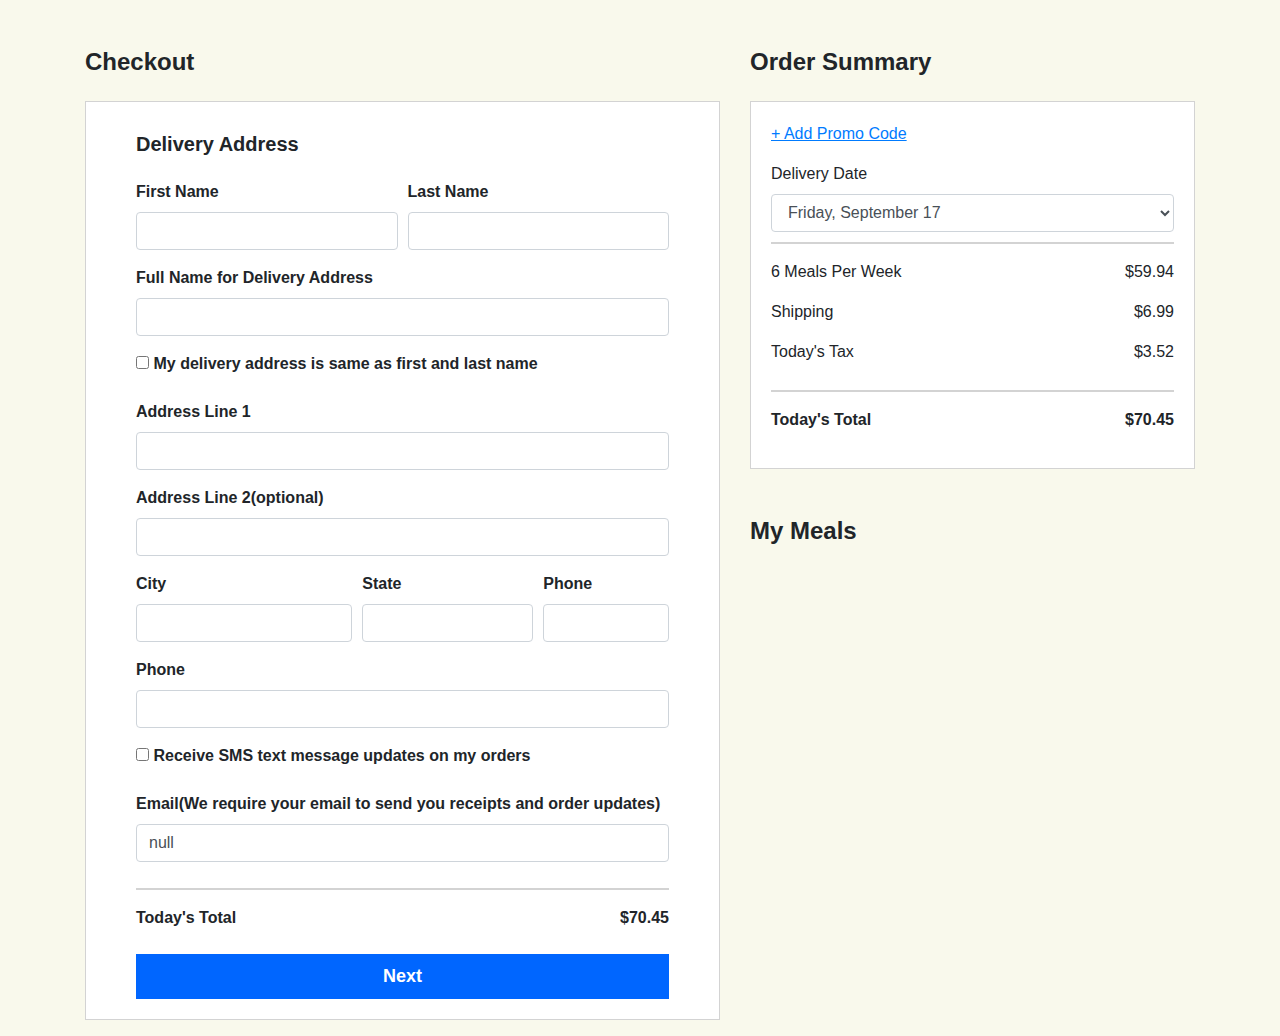
==== checkout.html @ c07644ed "Created checkout form, and some adjustments in previous pages" ====
<html>
    <head>
        <title>Checkout</title>
        <meta charset="utf-8">
        <meta name="viewport" content="width=device-width, initial-scale=1">
        <link rel="stylesheet" href="https://maxcdn.bootstrapcdn.com/bootstrap/4.5.2/css/bootstrap.min.css">
        <link rel="stylesheet" href="freshly-style-sheet-4.css">
        <script src="https://ajax.googleapis.com/ajax/libs/jquery/3.5.1/jquery.min.js"></script>
        <script src="https://cdnjs.cloudflare.com/ajax/libs/popper.js/1.16.0/umd/popper.min.js"></script>
        <script src="https://maxcdn.bootstrapcdn.com/bootstrap/4.5.2/js/bootstrap.min.js"></script>
    </head>
    <body>
        <div class="container">
            
            <div class="row">
                <div class="col-12 col-md-7 mt-5">
                    <h4 class="font-weight-bold ">Checkout</h4>
                    <form id="checkout_form" class="mt-4">
                        <h5 class="font-weight-bold">Delivery Address</h5>
                        <div class="form-row mt-4">
                            <div class=" form-group col-6">
                                <label for="fname" class="control-label font-weight-bold">First Name</label>
                                <input type="text" class="form-control" id="fname" required>
                                <div class="invalid-feedback">Can't be blank</div>
                            </div>
                            <div class=" form-group col-6">
                                <label for="lname" class="control-label font-weight-bold">Last Name</label>
                                <input type="text" class="form-control" id="lname" required>
                                <div class="invalid-feedback">Can't be blank</div>
                            </div>
                        </div>
                        <div class="form-row">
                            <div class=" form-group col-12">
                                <label for="flname" class="control-label font-weight-bold">Full Name for Delivery Address</label>
                                <input type="text" class="form-control" id="flname">
                            </div>
                        </div>
                        <div class="form-row">
                            <div class=" form-group col-12">
                                <input type="checkbox" id="check">
                                <label for="check" class="control-label font-weight-bold">My delivery address is same as first and last name</label>
                            </div>
                        </div>
                        <div class="form-row">
                            <div class=" form-group col-12">
                                <label for="address1" class="control-label font-weight-bold">Address Line 1</label>
                                <input type="text"  class="form-control" id="address1" required>
                            </div>
                        </div>
                        <div class="form-row">
                            <div class=" form-group col-12">
                                <label for="address1" class="control-label font-weight-bold">Address Line 2(optional)</label>
                                <input type="text"  class="form-control" id="address1">
                            </div>
                        </div>
                        <div class="form-row">
                            <div class=" form-group col-5">
                                <label for="city" class="control-label font-weight-bold">City</label>
                                <input type="text" class="form-control" id="city">
                            </div>
                            <div class=" form-group col-4">
                                <label for="state" class="control-label font-weight-bold">State</label>
                                <input type="text" class="form-control" id="state">  
                            </div>
                            <div class=" form-group col-3">
                                <label for="phone" class="control-label font-weight-bold">Phone</label>
                                <input type="tel" class="form-control" id="phone">  
                            </div>
                        </div>
                        <div class="form-row">
                            <div class=" form-group col-12">
                                <label for="phone" class="control-label font-weight-bold">Phone</label>
                                <input type="tel" class="form-control" id="phone">
                            </div>
                        </div>
                        <div class="form-row">
                            <div class=" form-group col-12">
                                <input type="checkbox" id="check2">
                                <label for="check2" class="control-label font-weight-bold">Receive SMS text message updates on my orders</label>
                            </div>
                        </div>
                        <div class="form-row">
                            <div class=" form-group col-12">
                                <label for="email" class="control-label font-weight-bold" >Email(We require your email to send you receipts and order updates)</label>
                                <input type="email" class="form-control" id="email" value="null">
                            </div>
                        </div>
                        <div id="border_div"></div>
                        <div class = "row mt-3">
                            <div class="col-6"><p class="font-weight-bold">Today's Total</p></div>
                            <div class="col-6"><p class="font-weight-bold text-right">$70.45</p></div>
                        </div>
                        <button class="mt-2" type="button" id="next_btn">Next</button>
                    </form>
                </div>
                <div class="col-12 col-md-5 mt-5">
                    <h4 class="font-weight-bold">Order Summary</h4>
                    <div id="order_summary" class="mt-4">
                        <p><a href="#"><u>+ Add Promo Code</u></a></p>
                        <label for="date_menu">Delivery Date</label>
                        <select class="form-control" id="date_menu" name="deliveryDates">
                            <option>Friday, September 17</option>
                            <option>Friday, September 17</option>
                            <option>Friday, September 17</option>
                            <option>Friday, September 17</option>
                        </select>
                        <div id="border_div"></div>
                        <div class = "row mt-3">
                            <div class="col-6"><p>6 Meals Per Week</p></div>
                            <div class="col-6"><p class="text-right">$59.94</p></div>
                        </div>
                        <div class = "row">
                            <div class="col-6"><p>Shipping</p></div>
                            <div class="col-6"><p class="text-right">$6.99</p></div>
                        </div>
                        <div class = "row">
                            <div class="col-6"><p>Today's Tax</p></div>
                            <div class="col-6"><p class="text-right">$3.52</p></div>
                        </div>
                        <div id="border_div"></div>
                        <div class = "row mt-3">
                            <div class="col-6"><p class="font-weight-bold">Today's Total</p></div>
                            <div class="col-6"><p class="font-weight-bold text-right">$70.45</p></div>
                        </div>
                    </div>
                    <h4 class="font-weight-bold mt-5">My Meals</h4>
                    <div></div>
                </div>
            </div>    
        </div>
    </body>
</html>
---- freshly-style-sheet-4.css ----
body{
    background-color: #f9f9ec;
}
#checkout_form{
    background-color: white;
    padding: 30px 50px 20px;
    max-width: 700px;
    border: 1px solid lightgray;
    display: block;
    overflow: auto;
}
#border_div{
    border: 1px ridge lightgray;
    width: 100%;
    margin-top: 10px;
}
#next_btn{
    background-color: #0066ff;
    color:white;
    border: none;
    font-size: 18px;
    font-weight: 600;
    float: right;
    width: 100%;
    height: 45px;
    transition: background-color 0.3s ease;
  }
  
  #next_btn:hover{
    background-color: #0033cc;
  }
  #order_summary{
      background-color: white;
      max-width: 500px;
      padding: 20px;
      border: 1px solid lightgray;
      display: block;
      overflow: auto;
  }
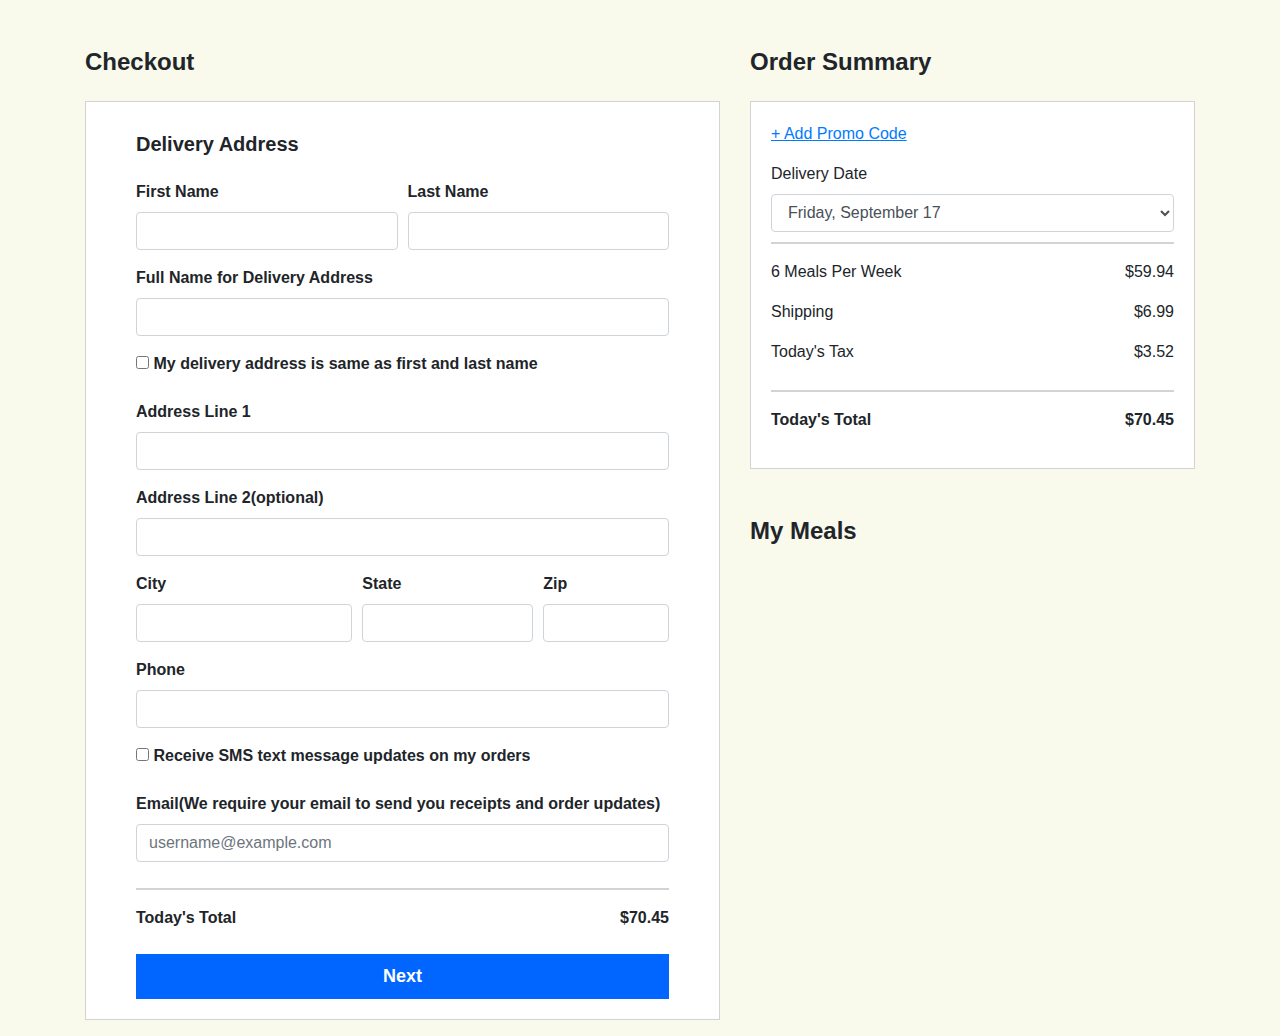
==== commit 8dbc62bc: "Created add to cart function, and some majour changes" ====
--- a/checkout.html
+++ b/checkout.html
@@ -8,6 +8,48 @@
         <script src="https://ajax.googleapis.com/ajax/libs/jquery/3.5.1/jquery.min.js"></script>
         <script src="https://cdnjs.cloudflare.com/ajax/libs/popper.js/1.16.0/umd/popper.min.js"></script>
         <script src="https://maxcdn.bootstrapcdn.com/bootstrap/4.5.2/js/bootstrap.min.js"></script>
+        <script src="mealsdata.js"></script>
+        <script>
+            $(document).ready(function(){
+                var reterivedObject = localStorage.getItem("mealCount");
+                var mealsCount = JSON.parse(reterivedObject);
+
+                var myMeals = document.getElementById("meals_count");
+                for (var mealId in mealsCount){
+
+                    const mealObj = meals.find(({id}) => id===mealId);
+                    
+                    var mealItem = document.createElement("DIV");
+                    mealItem.classList.add("meal-div");
+                    
+                    var mealCount = document.createElement("DIV");
+                    mealCount .classList.add("meal-count");
+                    mealCount.innerHTML = mealsCount[mealId];
+                    mealItem.appendChild(mealCount);
+
+                    var itemImg = document.createElement("IMG");
+                    var imgDiv = document.createElement("DIV");
+                    imgDiv.appendChild(itemImg);
+                    itemImg.src = mealObj.img;
+                    mealItem.appendChild(itemImg);
+
+                    var itemTitleDesc = document.createElement("DIV");
+                    itemTitleDesc.classList.add("meal-title-desc");
+                    var itemTitle = document.createElement("P");
+                    itemTitle.classList.add("meal-title");
+                    itemTitle.innerHTML = mealObj.title;
+
+                    var itemDesc = document.createElement("SPAN");
+                    itemDesc.classList.add("meal-desc");
+                    itemDesc.innerHTML = mealObj.desc;
+                    itemTitleDesc.appendChild(itemTitle);
+                    itemTitleDesc.appendChild(itemDesc);
+                    mealItem.appendChild(itemTitleDesc);
+
+                    myMeals.appendChild(mealItem);
+                }
+            });
+        </script>
     </head>
     <body>
         <div class="container">
@@ -63,8 +105,8 @@
                                 <input type="text" class="form-control" id="state">  
                             </div>
                             <div class=" form-group col-3">
-                                <label for="phone" class="control-label font-weight-bold">Phone</label>
-                                <input type="tel" class="form-control" id="phone">  
+                                <label for="zip" class="control-label font-weight-bold">Zip</label>
+                                <input type="number" class="form-control" id="zip">  
                             </div>
                         </div>
                         <div class="form-row">
@@ -82,7 +124,7 @@
                         <div class="form-row">
                             <div class=" form-group col-12">
                                 <label for="email" class="control-label font-weight-bold" >Email(We require your email to send you receipts and order updates)</label>
-                                <input type="email" class="form-control" id="email" value="null">
+                                <input type="email" class="form-control" id="email" placeholder="username@example.com">
                             </div>
                         </div>
                         <div id="border_div"></div>
@@ -124,7 +166,10 @@
                         </div>
                     </div>
                     <h4 class="font-weight-bold mt-5">My Meals</h4>
-                    <div></div>
+
+                    <div id="meals_count">
+
+                    </div>
                 </div>
             </div>    
         </div>
--- a/freshly-style-sheet-4.css
+++ b/freshly-style-sheet-4.css
@@ -36,4 +36,41 @@
       border: 1px solid lightgray;
       display: block;
       overflow: auto;
+  }
+
+  #meals_count{
+      display: flex;
+      flex-direction: column;
+  }
+
+  .meal-div{
+      display:flex;
+      background-color: white;
+      border: 1px solid lightgray;
+      align-items: center;
+    }
+
+  .meal-div img {
+    width: 70px;
+    height: 60px;
+    margin: 20px;
+  }
+  .meal-title-desc{
+
+  }
+  .meal-title{
+    font-weight: 500;
+    font-size: 18px;
+    margin: 10px 0 0;
+  }
+  .meal-desc{
+    color: #717171;
+    font-weight: 500;
+    font-size: 14px;
+  }
+
+  .meal-count{
+     margin-left: 20px;
+     font-weight: 500;
+     font-size: 18px;
   }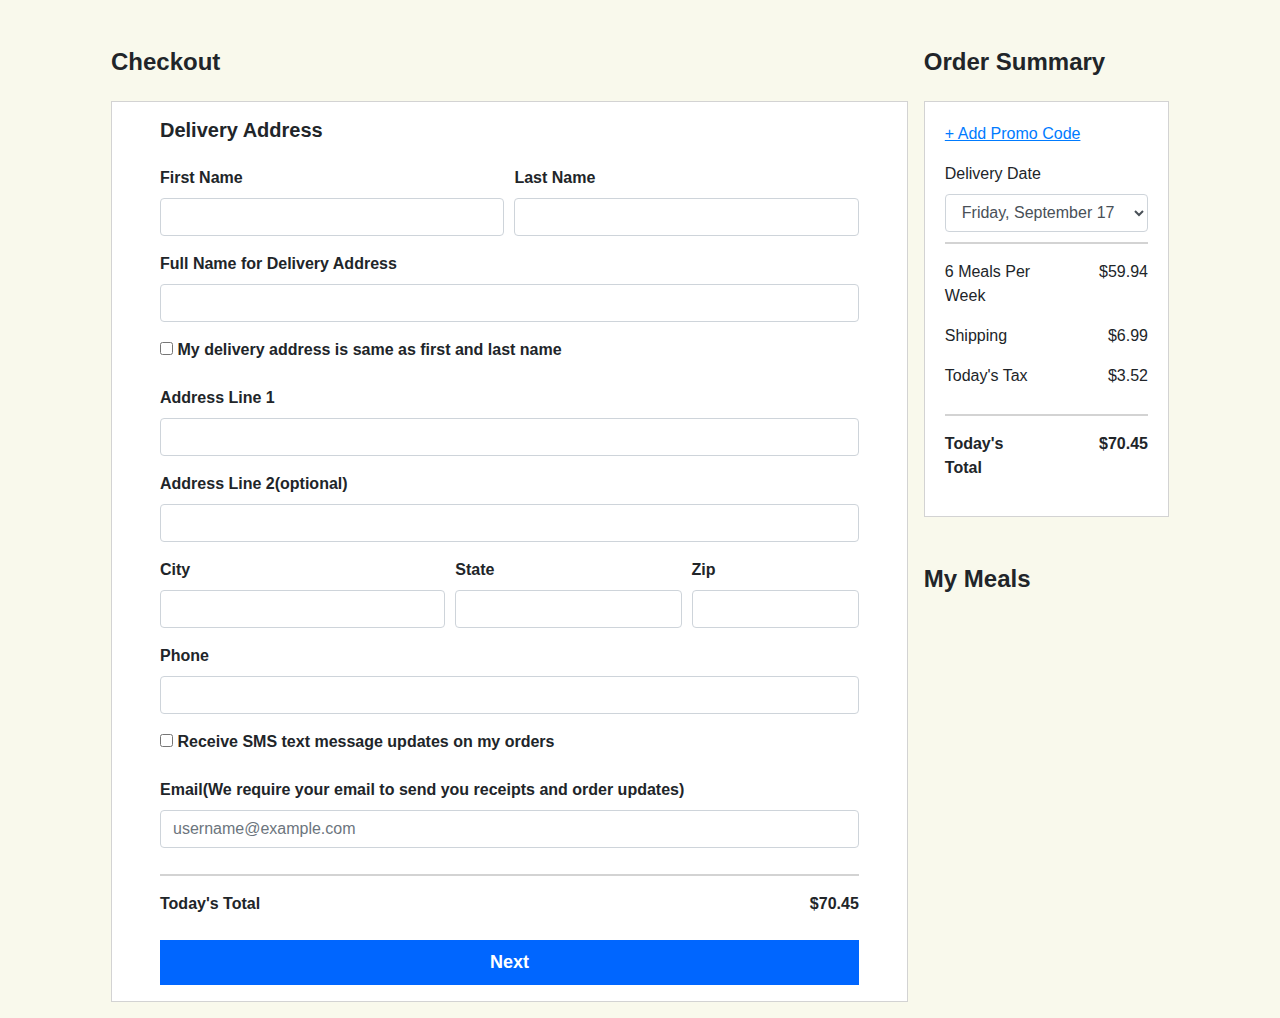
==== commit 9d46cba8: "Added mobile responsiveness in meals checkout page" ====
--- a/checkout.html
+++ b/checkout.html
@@ -15,6 +15,7 @@
                 var mealsCount = JSON.parse(reterivedObject);
 
                 var myMeals = document.getElementById("meals_count");
+
                 for (var mealId in mealsCount){
 
                     const mealObj = meals.find(({id}) => id===mealId);
@@ -52,20 +53,20 @@
         </script>
     </head>
     <body>
-        <div class="container">
+        <div class="container-fluid">
             
-            <div class="row">
-                <div class="col-12 col-md-7 mt-5">
+            <div class="d-flex flex-column-reverse flex-md-row justify-content-center ml-lg-5 mr-lg-5" id="checkout_container">
+                <div class="mt-5 ml-lg-5">
                     <h4 class="font-weight-bold ">Checkout</h4>
-                    <form id="checkout_form" class="mt-4">
+                    <form id="checkout_form" class="mt-4 mr-md-2 pl-md-5 pr-md-5 pt-3 pb-3 pl-sm-2 pr-sm-2">
                         <h5 class="font-weight-bold">Delivery Address</h5>
                         <div class="form-row mt-4">
-                            <div class=" form-group col-6">
+                            <div class=" form-group col-12 col-md-6 ">
                                 <label for="fname" class="control-label font-weight-bold">First Name</label>
                                 <input type="text" class="form-control" id="fname" required>
                                 <div class="invalid-feedback">Can't be blank</div>
                             </div>
-                            <div class=" form-group col-6">
+                            <div class=" form-group col-12 col-md-6">
                                 <label for="lname" class="control-label font-weight-bold">Last Name</label>
                                 <input type="text" class="form-control" id="lname" required>
                                 <div class="invalid-feedback">Can't be blank</div>
@@ -96,15 +97,15 @@
                             </div>
                         </div>
                         <div class="form-row">
-                            <div class=" form-group col-5">
+                            <div class=" form-group col-12 col-md-5">
                                 <label for="city" class="control-label font-weight-bold">City</label>
                                 <input type="text" class="form-control" id="city">
                             </div>
-                            <div class=" form-group col-4">
+                            <div class=" form-group col-6 col-md-4">
                                 <label for="state" class="control-label font-weight-bold">State</label>
                                 <input type="text" class="form-control" id="state">  
                             </div>
-                            <div class=" form-group col-3">
+                            <div class=" form-group col-6 col-md-3">
                                 <label for="zip" class="control-label font-weight-bold">Zip</label>
                                 <input type="number" class="form-control" id="zip">  
                             </div>
@@ -135,7 +136,7 @@
                         <button class="mt-2" type="button" id="next_btn">Next</button>
                     </form>
                 </div>
-                <div class="col-12 col-md-5 mt-5">
+                <div class="mt-5 ml-md-2 mr-lg-5">
                     <h4 class="font-weight-bold">Order Summary</h4>
                     <div id="order_summary" class="mt-4">
                         <p><a href="#"><u>+ Add Promo Code</u></a></p>
--- a/freshly-style-sheet-4.css
+++ b/freshly-style-sheet-4.css
@@ -1,12 +1,12 @@
 body{
     background-color: #f9f9ec;
 }
+#checkout_container{
+
+}
 #checkout_form{
     background-color: white;
-    padding: 30px 50px 20px;
-    max-width: 700px;
     border: 1px solid lightgray;
-    display: block;
     overflow: auto;
 }
 #border_div{
@@ -31,10 +31,9 @@
   }
   #order_summary{
       background-color: white;
-      max-width: 500px;
+      
       padding: 20px;
       border: 1px solid lightgray;
-      display: block;
       overflow: auto;
   }
 
@@ -48,6 +47,7 @@
       background-color: white;
       border: 1px solid lightgray;
       align-items: center;
+      padding: 10px;
     }
 
   .meal-div img {
@@ -73,4 +73,4 @@
      margin-left: 20px;
      font-weight: 500;
      font-size: 18px;
-  }+  }
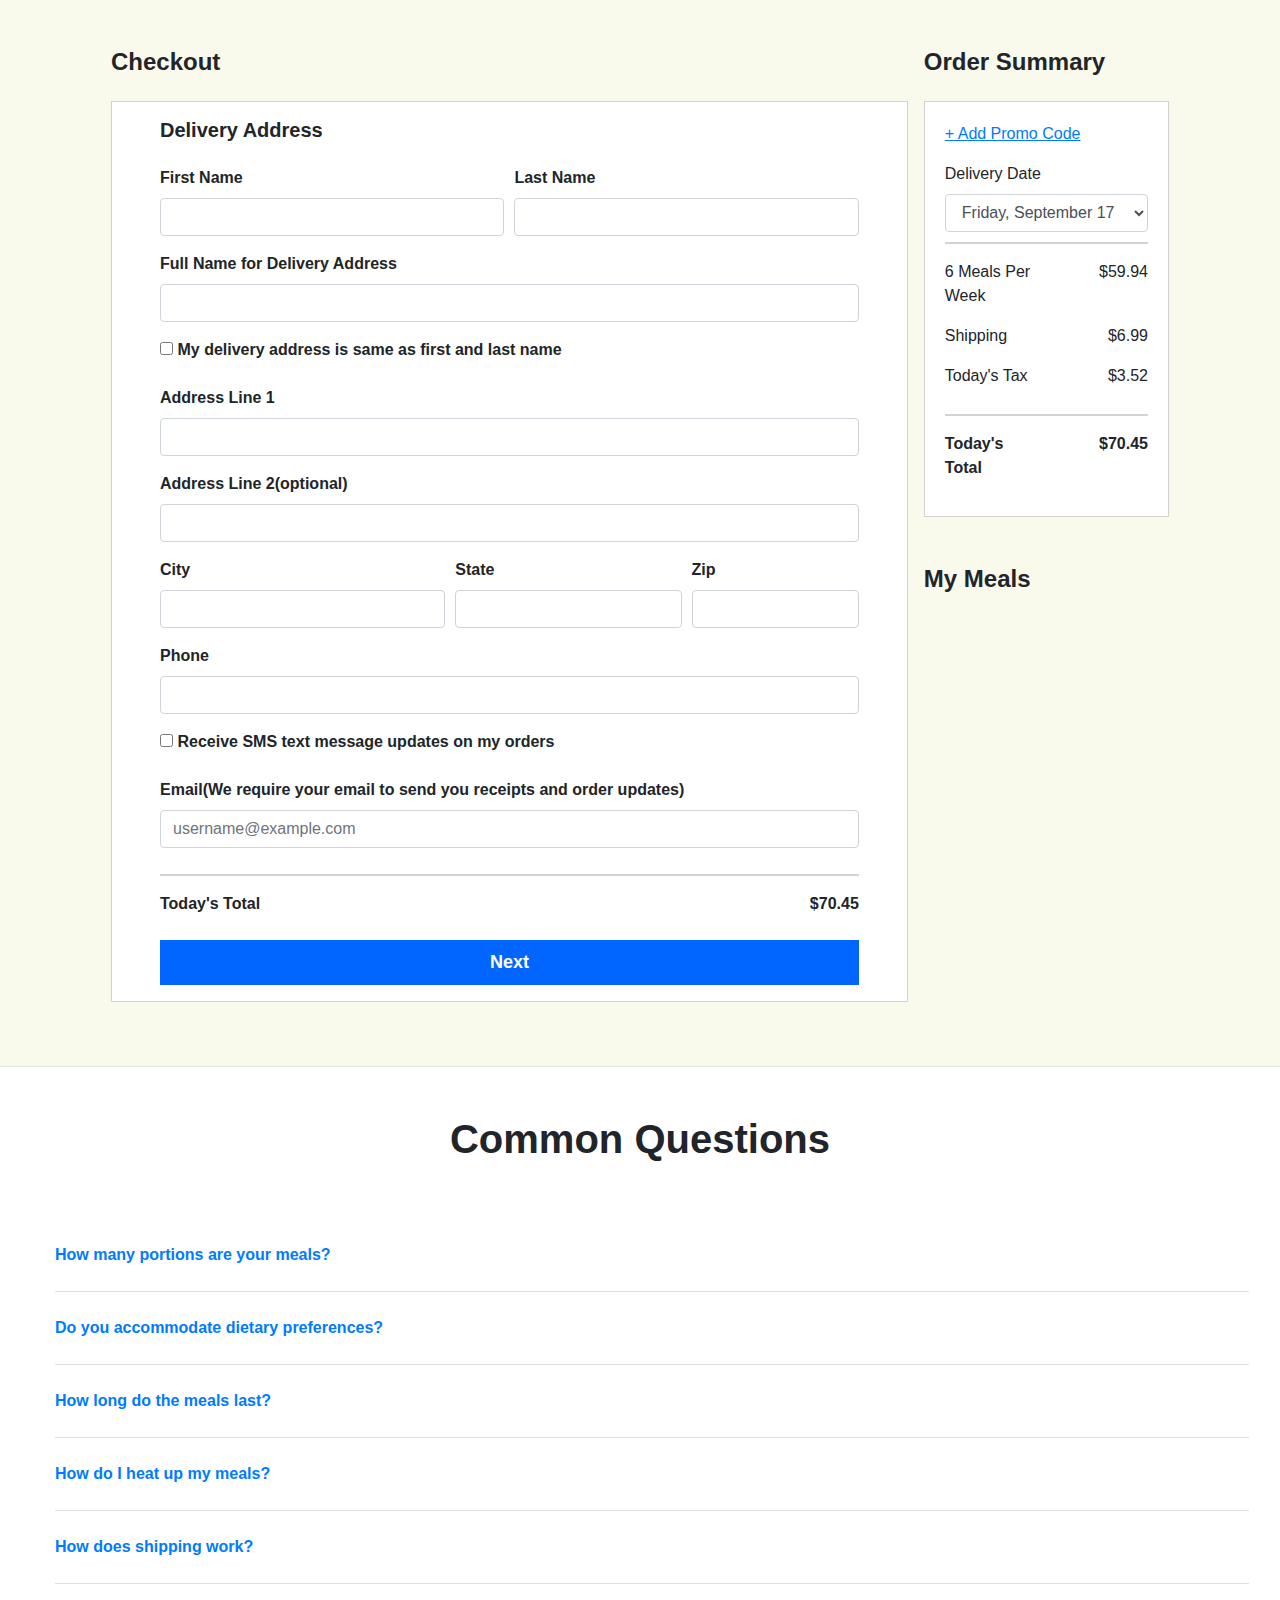
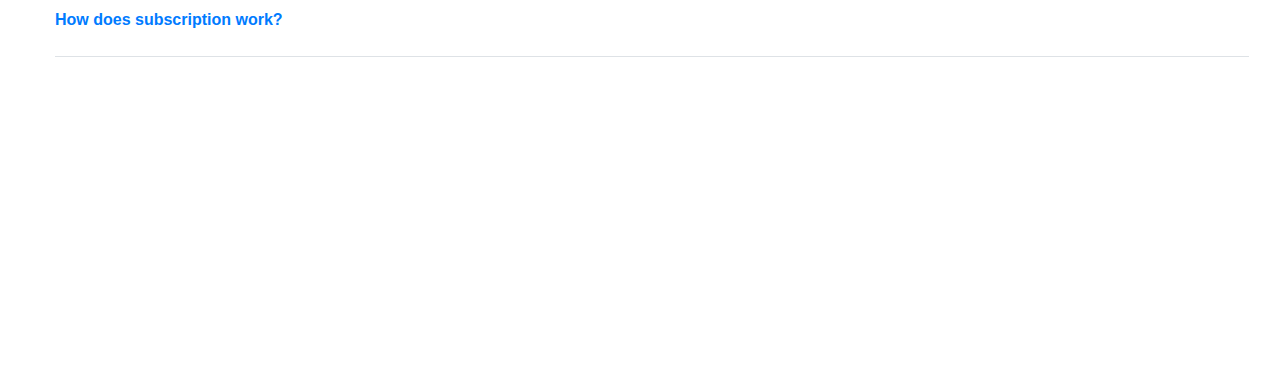
==== commit 4bd43a1d: "Added faq's accordion, responsive fixess." ====
--- a/checkout.html
+++ b/checkout.html
@@ -58,7 +58,7 @@
             <div class="d-flex flex-column-reverse flex-md-row justify-content-center ml-lg-5 mr-lg-5" id="checkout_container">
                 <div class="mt-5 ml-lg-5">
                     <h4 class="font-weight-bold ">Checkout</h4>
-                    <form id="checkout_form" class="mt-4 mr-md-2 pl-md-5 pr-md-5 pt-3 pb-3 pl-sm-2 pr-sm-2">
+                    <form id="checkout_form" class="mt-4 mr-md-2 pl-md-5 pr-md-5 pt-3 pb-3 pl-2 pr-2">
                         <h5 class="font-weight-bold">Delivery Address</h5>
                         <div class="form-row mt-4">
                             <div class=" form-group col-12 col-md-6 ">
@@ -174,5 +174,6 @@
                 </div>
             </div>    
         </div>
+        <embed class="mt-5" type="text/html" src="freshlyfaqs.html"  width="100%" height="100%">
     </body>
 </html>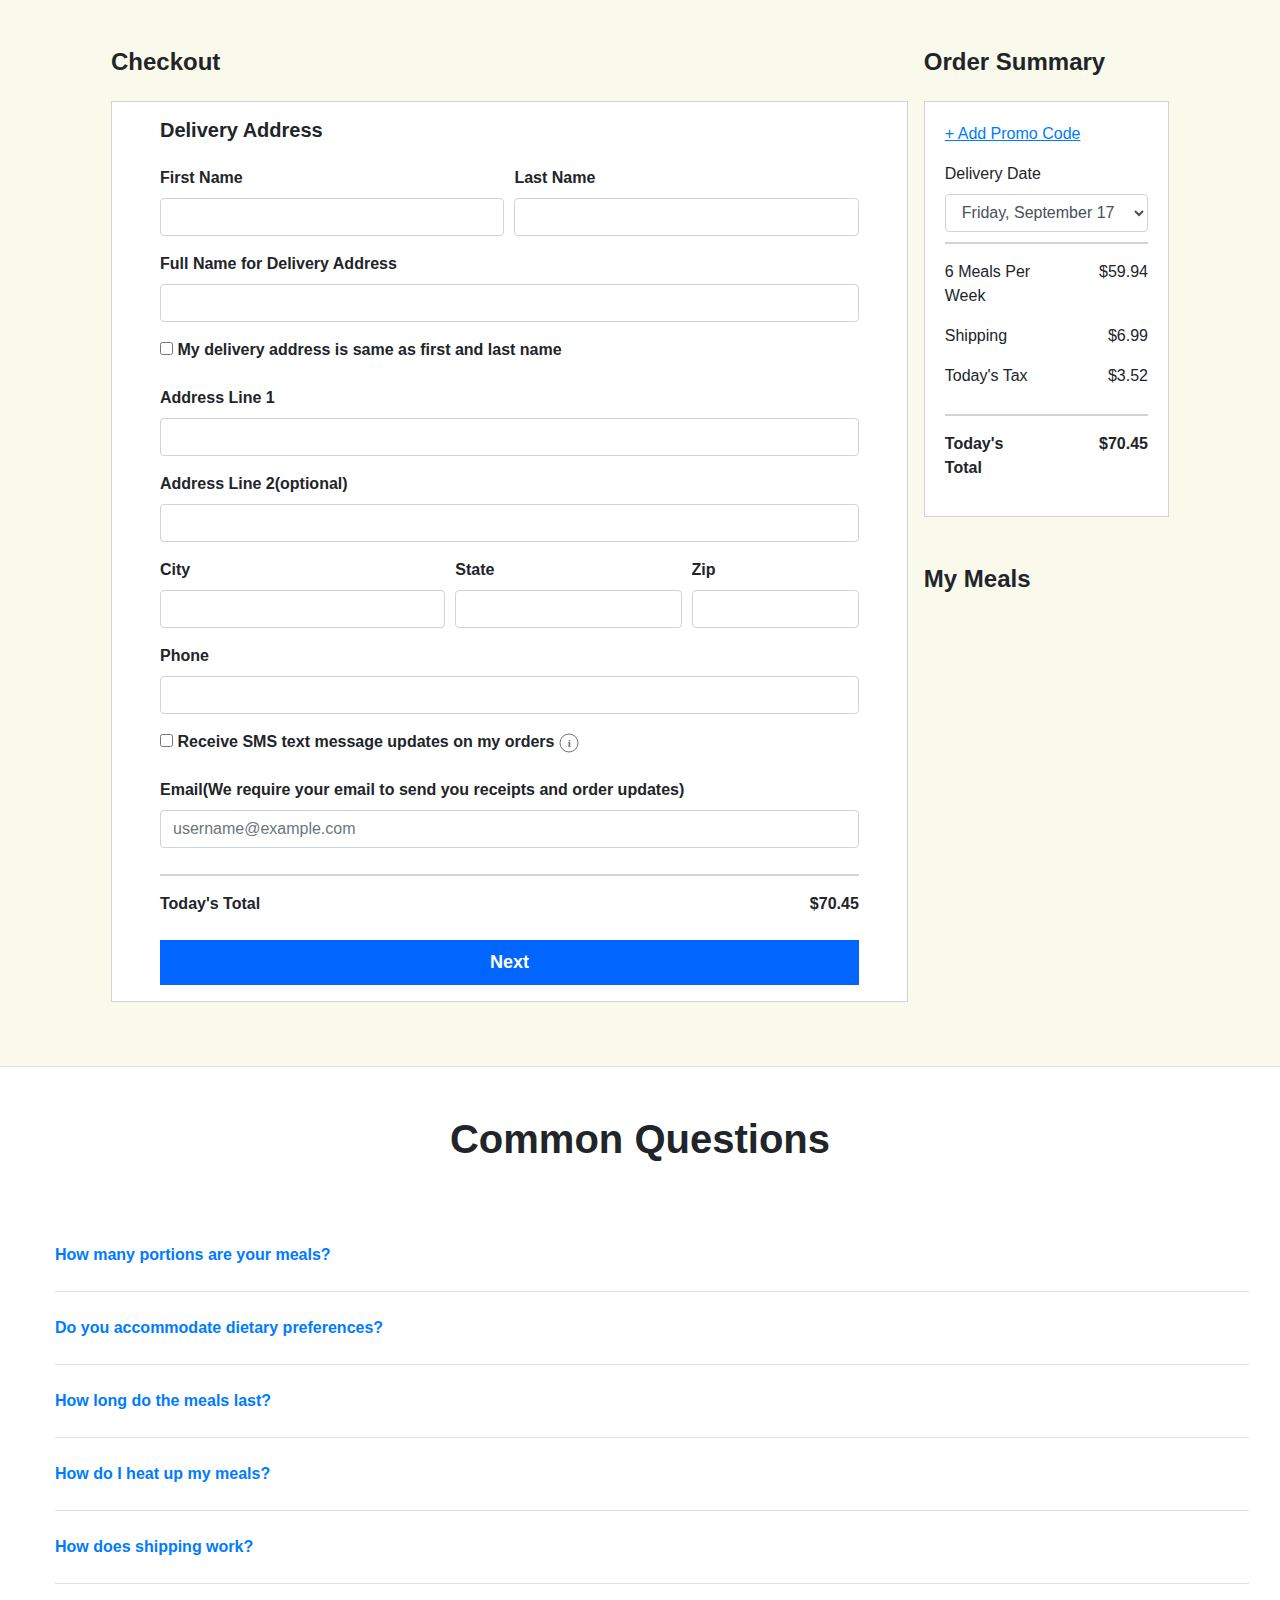
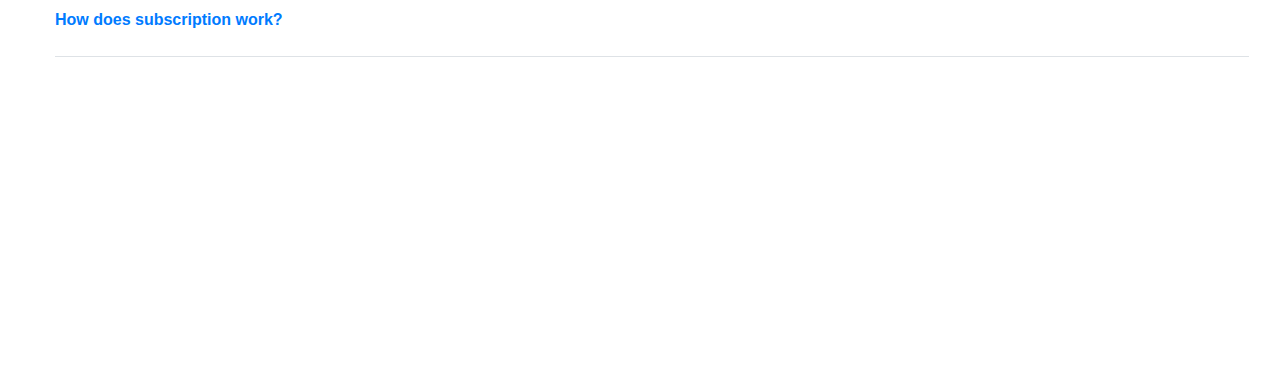
==== commit ce46a1bc: "Added tooltip on checkout form." ====
--- a/checkout.html
+++ b/checkout.html
@@ -11,6 +11,7 @@
         <script src="mealsdata.js"></script>
         <script>
             $(document).ready(function(){
+                $('[data-toggle="tooltip"]').tooltip();
                 var reterivedObject = localStorage.getItem("mealCount");
                 var mealsCount = JSON.parse(reterivedObject);
 
@@ -18,7 +19,7 @@
 
                 for (var mealId in mealsCount){
 
-                    const mealObj = meals.find(({id}) => id===mealId);
+                    const mealObj = meals.find(({id}) => id === mealId);
                     
                     var mealItem = document.createElement("DIV");
                     mealItem.classList.add("meal-div");
@@ -120,6 +121,18 @@
                             <div class=" form-group col-12">
                                 <input type="checkbox" id="check2">
                                 <label for="check2" class="control-label font-weight-bold">Receive SMS text message updates on my orders</label>
+                                <svg class="my-custom-tooltip" xmlns="http://www.w3.org/2000/svg" width="20" height="20" viewBox="0 0 20 20" data-toggle="tooltip" data-placement="top" 
+                                title="SMS text messages will be sent through an automatic telephone dialing system. This service is optional,
+                                 and is not a condition of purchase. You can opt-out of receiving SMS messages at any time by texting STOP. Message
+                                  and data rates may apply.">
+                                    <g fill-rule="nonzero" fill="none">
+                                    <circle cx="10" cy="10" r="9" stroke="#717171" >
+                                    </circle>
+                                    <text fill="#717171" font-family="Roboto-Black, Roboto" font-size="11" font-weight="700">
+                                        <tspan x="8.751" y="13.5">i</tspan>
+                                    </text>
+                                    </g>
+                                </svg>
                             </div>
                         </div>
                         <div class="form-row">
--- a/freshly-style-sheet-4.css
+++ b/freshly-style-sheet-4.css
@@ -74,3 +74,7 @@
      font-weight: 500;
      font-size: 18px;
   }
+
+  .my-custom-tooltip{
+    cursor: pointer;
+  }
